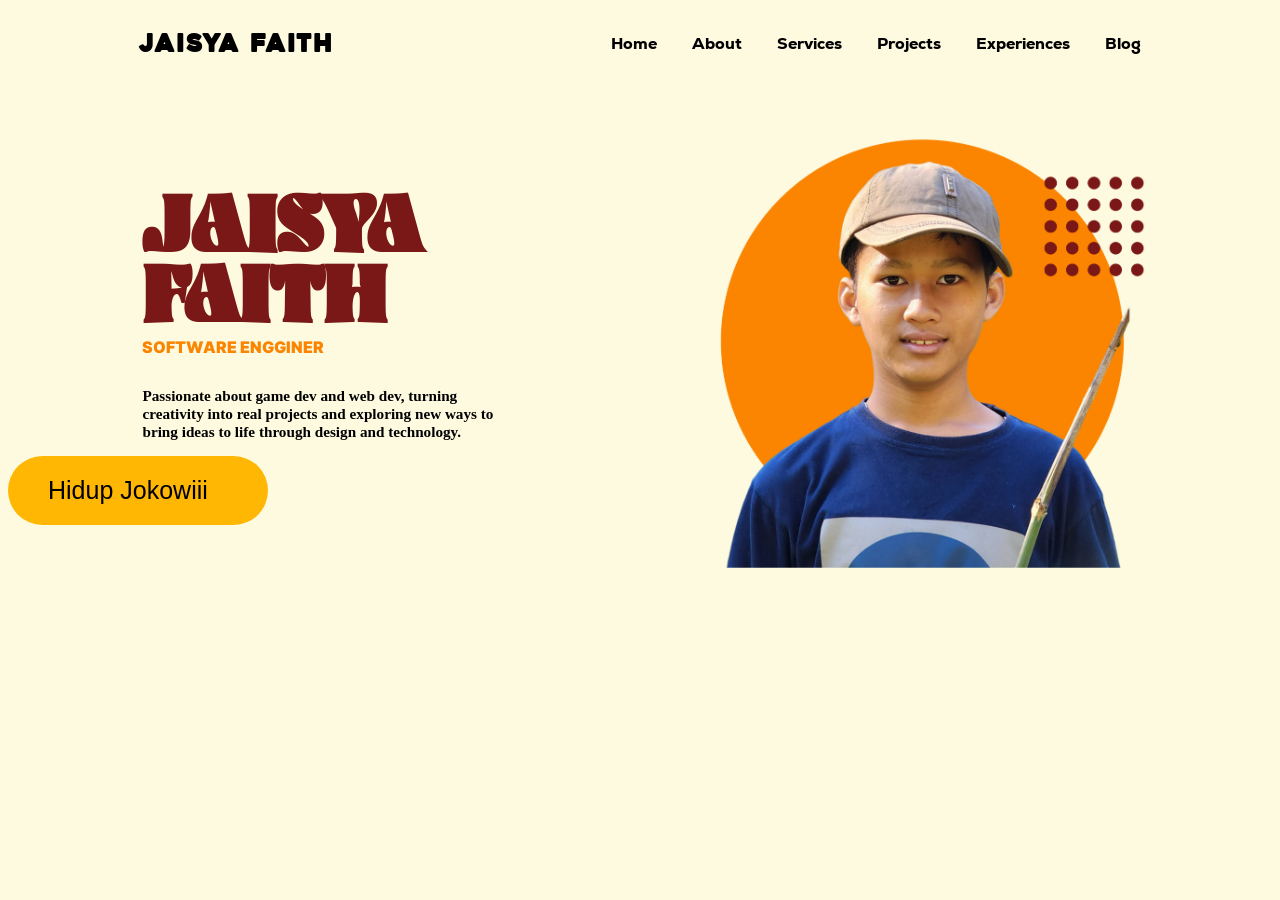
==== index.html @ 063a4e94 "Web Portofolio" ====
<!doctype html>
<html lang="en">
  <head>
    <meta charset="UTF-8" />
    <meta name="viewport" content="width=device-width, initial-scale=1.0" />
    <title>Document</title>
    <link rel="stylesheet" href="style.css" />
  </head>
  <body>
    <nav class="nav">
      <div class="font-name">
        <h1>JAISYA FAITH</h1>
      </div>
      <div class="none-dis">
        <a href="#Home">Home</a>
        <a href="#About">About</a>
        <a href="#Services">Services</a>
        <a href="#Projects">Projects</a>
        <a href="#Experiences">Experiences</a>
        <a href="#Blog">Blog</a>
      </div>
    </nav>

    <main>
        <section class="section-main">

            <div>
                <h1 class="font-name2">JAISYA FAITH</h1>
                <p class="font-name3">SOFTWARE ENGGINER</p>
                <p class="deskripsi"><b>Passionate about game dev and web dev, turning creativity into real projects and exploring new ways to bring ideas to life through design and technology.</b></p>
                <button class="btn">Hidup Jokowiii</button>
            </div>
            
            <div style="position: relative; left: -10%;">
                <img src="images/foto.png" alt="foto" style="width: 450px; height: auto;">
            </div>

        </section>
    </main>

  </body>
</html>
---- style.css ----
.nav{
    display: flex;
    flex-direction: row;
    justify-content: space-around;
    align-items: center;
    gap: 15px;
}

body{
    background-color: #FEFAE0;
}

@font-face {
    font-family: 'Heavi';
    src: url('fonts/Heavitas.ttf') format(truetype);
}
@font-face {
    font-family: 'nexa';
    src: url('fonts/Nexa-Heavy.ttf') format(truetype);
}
@font-face {
    font-family: 'ayuga';
    src: url('fonts/AyugaDEMO.ttf') format(truetype);
}
@font-face {
    font-family: 'inter-black';
    src: url('fonts/InterBlack900.otf') format(truetype);
}

.none-dis{
    display: flex;
    flex-direction: row;
    gap: 35px;
}

.none-dis a{
    text-decoration: none;
    color: black;
    font-family: nexa;
}

.font-name{
    font-family: Heavi;
    letter-spacing: 2px;
}
.font-name2{
    padding-left: 27%;
    text-align: left;
    font-family: ayuga;
    font-size: 80px;
    line-height: 70px;
    color: #7A1717;
    margin-bottom: -15px;
}

.font-name3{
    font-family: inter-black;
    color: #FB8500;
    padding-left: 27%;
    margin-bottom: 30px;
}

.deskripsi{
    font-family: Cambria;
    font-size: 95%;
    padding-left: 27%;
}

.section-main{
    display: flex;
    flex-direction: row;
    justify-content: center;
    padding-top: 4%;
    gap: 25%;
    }

.btn{
    padding-bottom: 20px;
    padding-top: 20px;
    padding-right: 60px;
    padding-left: 40px;
    background-color: #FFB703;
    border-radius: 50px;
    font-size: 25px;
    border: none;
    color: black;
}
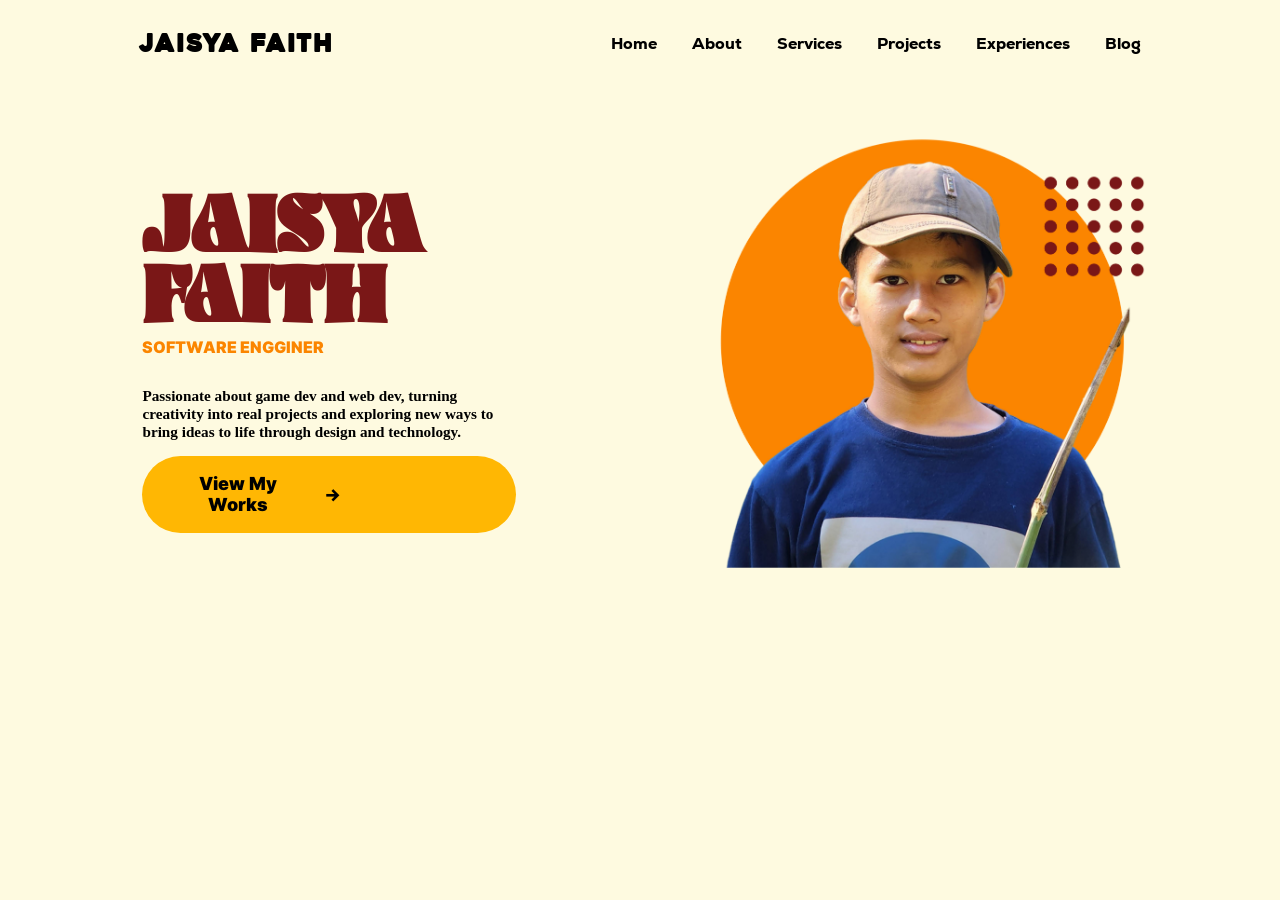
==== commit 6c0c3157: "s" ====
--- a/index.html
+++ b/index.html
@@ -28,7 +28,7 @@
                 <h1 class="font-name2">JAISYA FAITH</h1>
                 <p class="font-name3">SOFTWARE ENGGINER</p>
                 <p class="deskripsi"><b>Passionate about game dev and web dev, turning creativity into real projects and exploring new ways to bring ideas to life through design and technology.</b></p>
-                <button class="btn">Hidup Jokowiii</button>
+                <button class="btn">View My Works <p>→</p></button>
             </div>
             
             <div style="position: relative; left: -10%;">
--- a/style.css
+++ b/style.css
@@ -75,13 +75,20 @@
     }
 
 .btn{
-    padding-bottom: 20px;
-    padding-top: 20px;
-    padding-right: 60px;
+    display: flex;
+    flex-direction: row;
+    align-items: center;
+    position: relative;
+    left: 27%;
+    gap: 20%;
+    padding-bottom: 10px;
+    padding-top: 10px;
+    padding-right: 35%;
     padding-left: 40px;
     background-color: #FFB703;
     border-radius: 50px;
-    font-size: 25px;
+    font-size: 18px;
     border: none;
+    font-family: inter-black;
     color: black;
 }
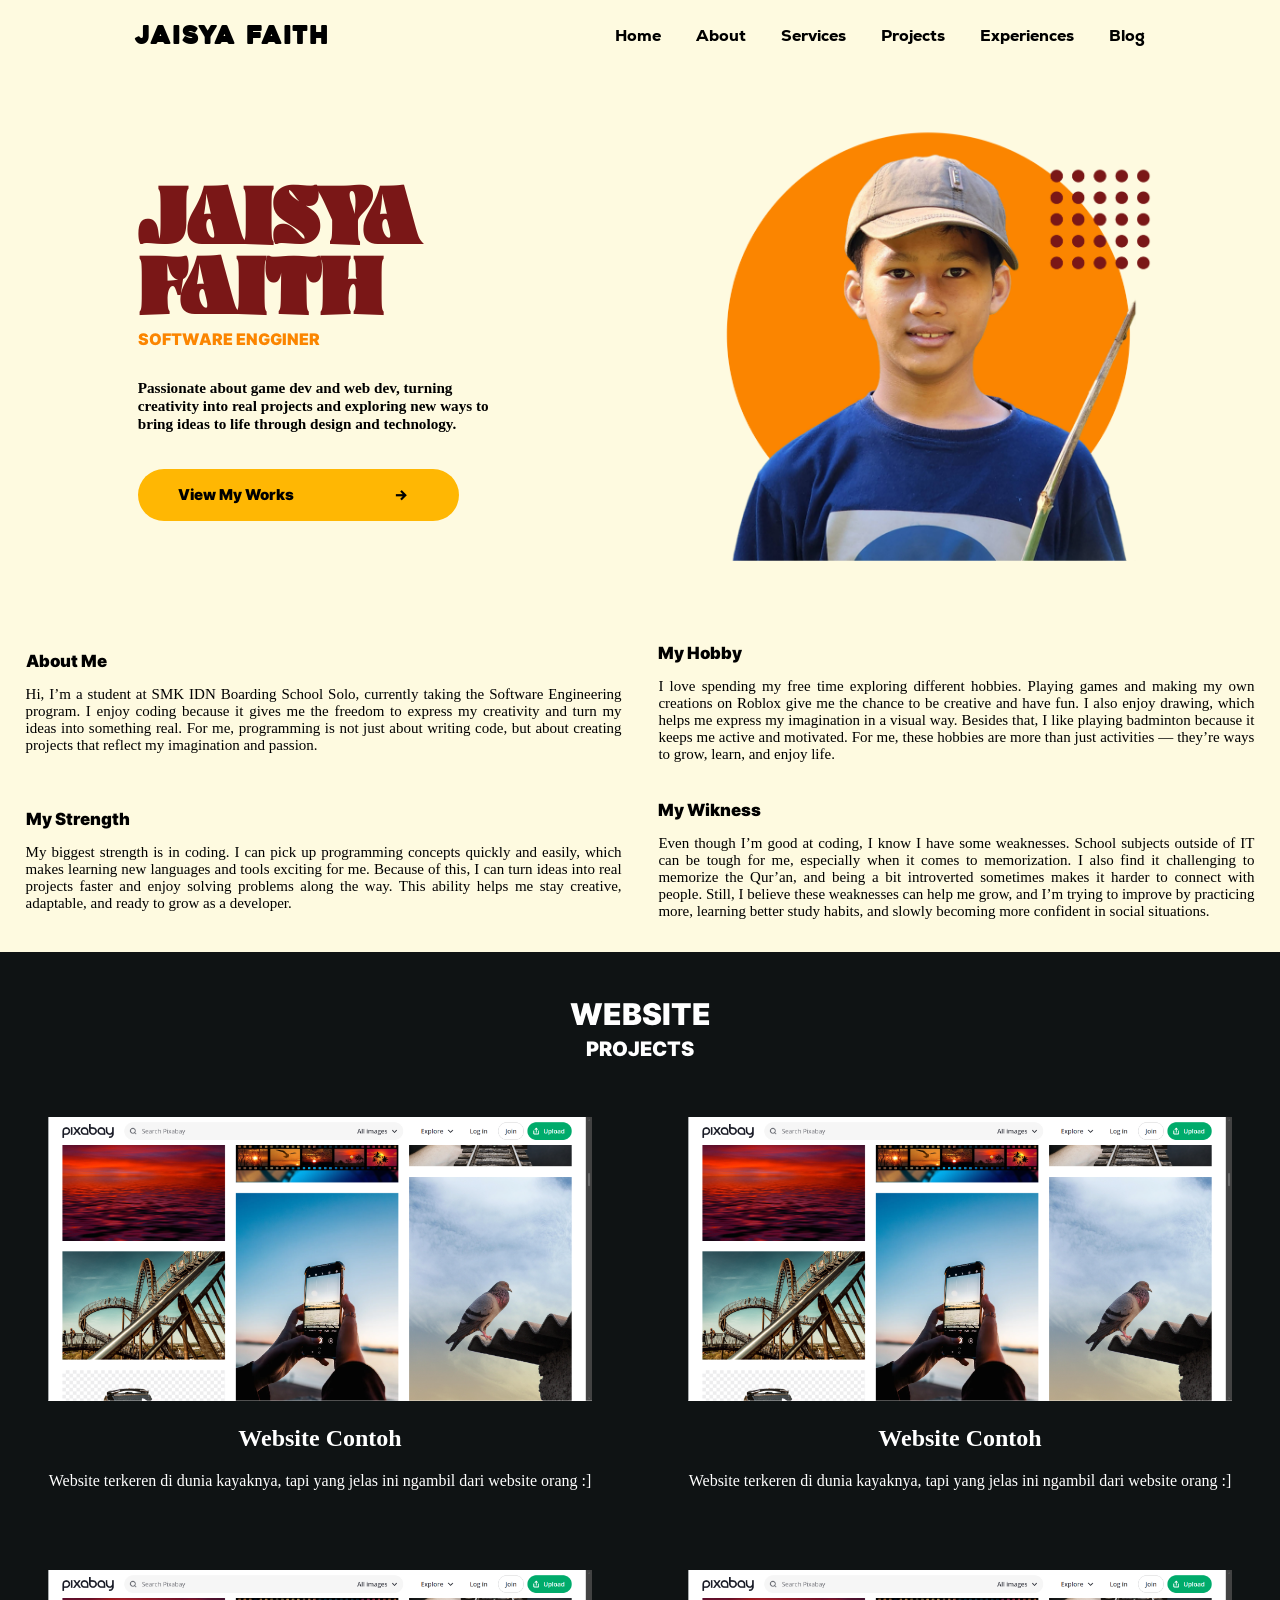
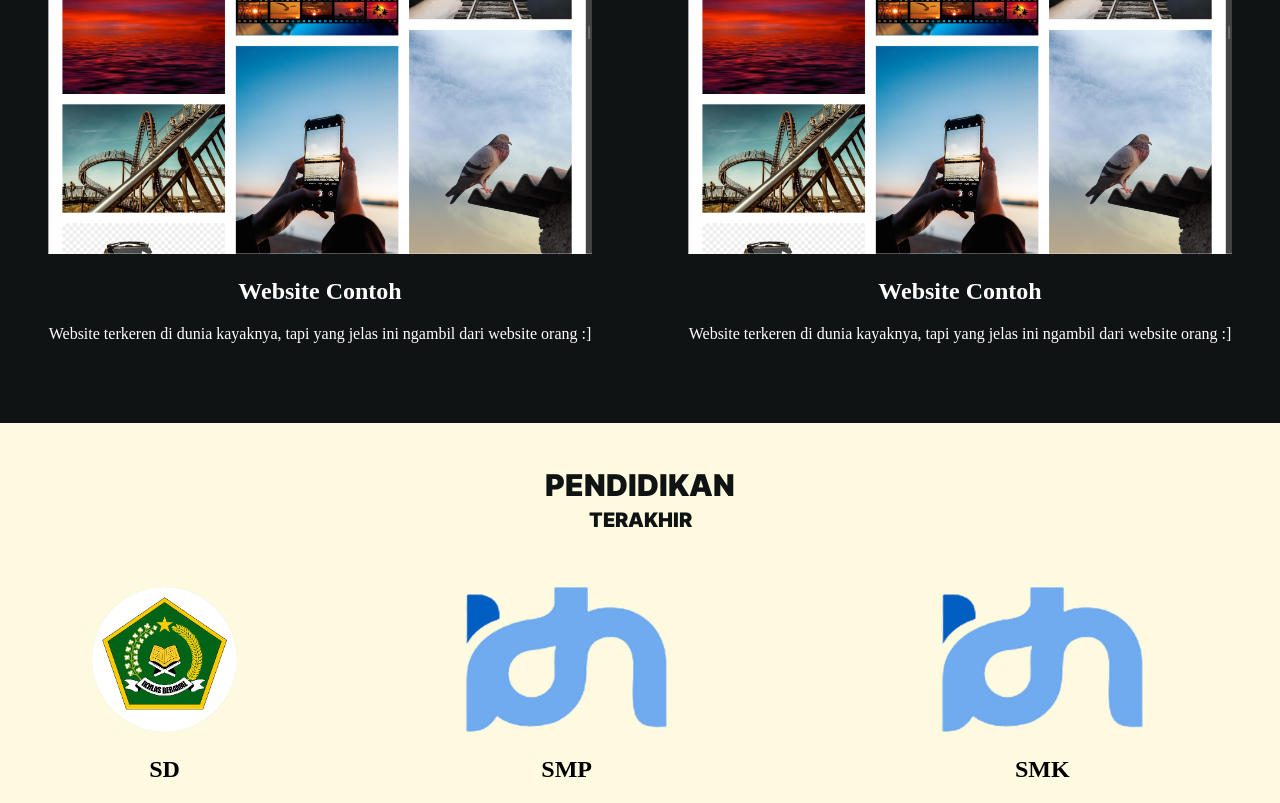
==== commit 0c446456: "Update Baru Cuyy~" ====
--- a/index.html
+++ b/index.html
@@ -36,7 +36,98 @@
             </div>
 
         </section>
+
+        <section class="sepasih">
+          <div class="explaining">
+            <div>
+              <h1>About Me</h1>
+              <p>
+                Hi, I’m a student at SMK IDN Boarding School Solo, currently taking the Software Engineering program.
+                 I enjoy coding because it gives me the freedom to express my creativity and turn my ideas into something real.
+                  For me, programming is not just about writing code, but about creating projects that reflect my imagination and passion.
+                </p>
+            </div>
+            
+            <div>
+              <h1>My Hobby</h1>
+              <p>
+                I love spending my free time exploring different hobbies. Playing games and making my own creations on Roblox give me the chance to be creative and have fun. I also enjoy drawing, which helps me express my imagination in a visual way. Besides that, I like playing badminton because it keeps me active and motivated. For me, these hobbies are more than just activities — they’re ways to grow, learn, and enjoy life.
+              </p>
+            </div>
+
+            <div>
+              <h1>My Strength</h1>
+              <p>
+                My biggest strength is in coding. I can pick up programming concepts quickly and easily, which makes learning new languages and tools exciting for me. Because of this, I can turn ideas into real projects faster and enjoy solving problems along the way. This ability helps me stay creative, adaptable, and ready to grow as a developer.
+              </p>
+            </div>
+
+            <div>
+              <h1>My Wikness</h1>
+              <p>
+                Even though I’m good at coding, I know I have some weaknesses. School subjects outside of IT can be tough for me, especially when it comes to memorization. I also find it challenging to memorize the Qur’an, and being a bit introverted sometimes makes it harder to connect with people. Still, I believe these weaknesses can help me grow, and I’m trying to improve by practicing more, learning better study habits, and slowly becoming more confident in social situations.
+              </p>
+            </div>
+
+          </div>
+        </section>
     </main>
+
+    <section class="bts">
+      <div class="project">
+        <h1 style="font-size: 30px;">WEBSITE</h1>
+        <h2 style="font-size: 20px; position: relative; top: -20px;">PROJECTS</h2>
+        <br>
+      </div>
+
+      <div class="bts2">
+        <div>
+          <img src="images/Web_contoh.png" alt="image-web" style="height: auto; width: 85%;">
+          <h1>Website Contoh</h1>
+          <p>Website terkeren di dunia kayaknya, tapi yang jelas ini ngambil dari website orang :]</p>
+        </div>
+        <div>
+          <img src="images/Web_contoh.png" alt="image-web" style="height: auto; width: 85%;">
+          <h1>Website Contoh</h1>
+          <p>Website terkeren di dunia kayaknya, tapi yang jelas ini ngambil dari website orang :]</p>
+        </div>
+        <div>
+          <img src="images/Web_contoh.png" alt="image-web" style="height: auto; width: 85%;">
+          <h1>Website Contoh</h1>
+          <p>Website terkeren di dunia kayaknya, tapi yang jelas ini ngambil dari website orang :]</p>
+        </div>
+        <div>
+          <img src="images/Web_contoh.png" alt="image-web" style="height: auto; width: 85%;">
+          <h1>Website Contoh</h1>
+          <p>Website terkeren di dunia kayaknya, tapi yang jelas ini ngambil dari website orang :]</p>
+        </div>
+      </div>
+    </section>
+    
+    <section class="bts3">
+      <div class="project2">
+        <h1 style="font-size: 30px;">PENDIDIKAN</h1>
+        <h2 style="font-size: 20px; position: relative; top: -20px;">TERAKHIR</h2>
+        <br>
+      </div>
+
+      <div class="sekolah">
+        <div>
+          <img src="images/Minf.png" alt="image-web" style="height: auto; width: 44%;">
+          <h1>SD</h1>
+        </div>
+        <div>
+          <img src="images/idn.png" alt="image-web" style="height: auto; width: 44%;">
+          <h1>SMP</h1>
+        </div>
+        <div>
+          <img src="images/idn.png" alt="image-web" style="height: auto; width: 44%;">
+          <h1>SMK</h1>
+
+        </div>
+        </div>
+      </div>
+    </section>
 
   </body>
 </html>
--- a/style.css
+++ b/style.css
@@ -1,3 +1,8 @@
+body{
+    margin: 0;
+    padding: 0;
+}
+
 .nav{
     display: flex;
     flex-direction: row;
@@ -80,15 +85,88 @@
     align-items: center;
     position: relative;
     left: 27%;
-    gap: 20%;
-    padding-bottom: 10px;
-    padding-top: 10px;
-    padding-right: 35%;
+    bottom: -20px;
+    gap: 100px;
+    padding-bottom: 2px;
+    padding-top: 2px;
+    padding-right: 10%;
     padding-left: 40px;
     background-color: #FFB703;
     border-radius: 50px;
-    font-size: 18px;
+    font-size: 15px;
     border: none;
     font-family: inter-black;
     color: black;
+}
+
+.btn:hover{
+    background-color: #ffb8035e;
+}
+
+.sepasih{
+    margin-top: 3%;
+}
+
+.explaining{
+    display: grid;
+    place-items: center;
+    grid-template-columns: repeat(2, 1fr);
+    font-family: inter-black;
+    font-size: 70%;
+    padding: 2%;
+    gap: 3%;
+
+    p{
+        text-align: justify;
+        font-family: cambria;
+        font-size: 15px;
+        font-weight: 505;
+    }
+}
+
+.bts{
+    display: flex;
+    flex-direction: column;
+    justify-content: center;
+    background-color: #0F1314;
+}
+
+.project{
+    padding-top: 1.5%;
+    text-align: center;
+    color: white;
+    font-family: inter-black;
+}
+
+.bts2{
+    display: grid;
+    justify-content: space-between;
+    grid-template-columns: repeat(2, 1fr);
+    text-align: center;
+    color: white;
+    
+    p{
+        padding-bottom: 10%;
+    }
+}
+
+.bts3{
+    display: flex;
+    flex-direction: column;
+    justify-content: center;
+}
+
+.project2{
+    padding-top: 1.5%;
+    text-align: center;
+    color: #0F1314;
+    font-family: inter-black;
+}
+
+.sekolah{
+    display: flex;
+    flex-direction: row;
+    justify-content: space-between;
+    align-items: center;
+    text-align: center;
 }
